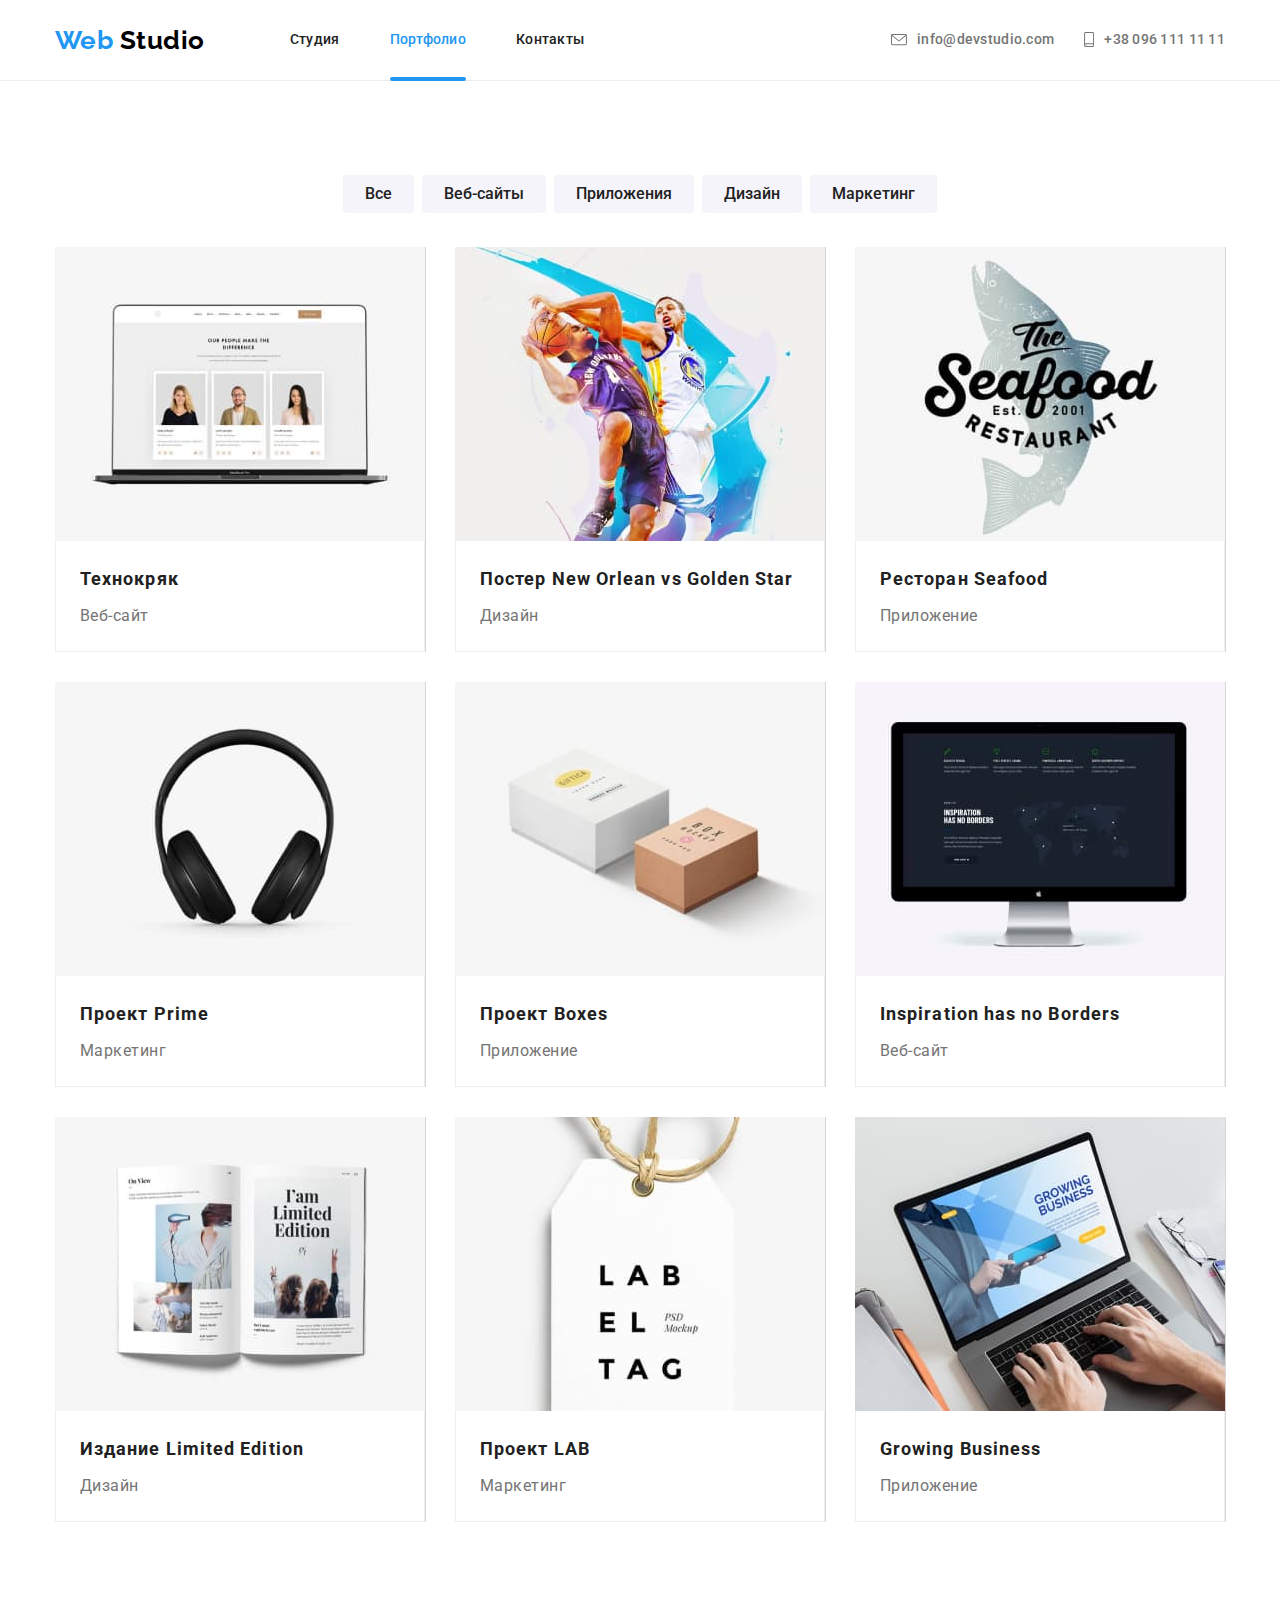
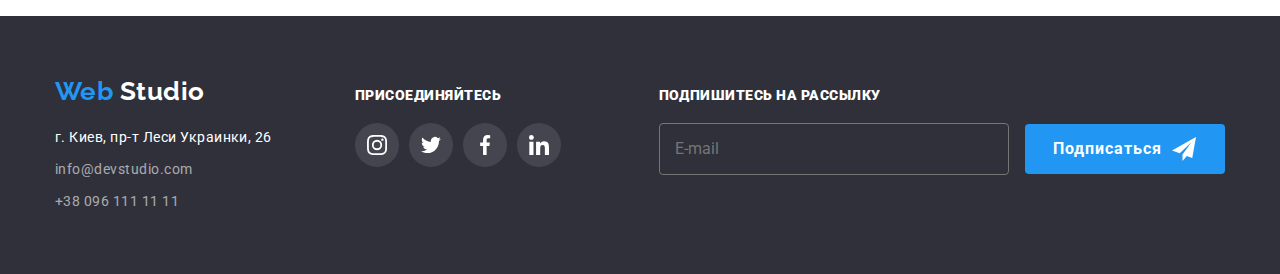
==== portfolio.html @ 0d1b7d7d "Adding files from the homework 5." ====
<!DOCTYPE html>
<html lang="ru">
	<head>
		<meta charset="UTF-8" />
		<meta name="viewport" content="width=device-width, initial-scale=1.0" />
		<title>Portfolio - Web Studio</title>
		<link
			href="https://fonts.googleapis.com/css2?family=Raleway:wght@700&family=Roboto:wght@400;500;700;900&display=swap"
			rel="stylesheet"
		/>
		<link rel="stylesheet" href="./css/normalize.css" />
		<link rel="stylesheet" href="./css/styles.css" />
	</head>
	<body>
		<!-- Header -->
		<header class="header">
			<div class="container header-flexbox">
				<nav class="header-nav">
					<a href="./index.html" lang="en" class="logo no-margin-bottom link">
						Web
						<span class="logo-header">Studio</span>
					</a>

					<ul class="site-nav list">
						<li>
							<a href="./index.html" class="link">Студия</a>
						</li>
						<li><a href="./portfolio.html" class="link current">Портфолио</a></li>
						<li><a href="#" class="link">Контакты</a></li>
					</ul>
				</nav>

				<ul class="contacts list">
					<li class="contacts-item">
						<a href="mailto:info@devstudio.com" target="_blank" rel="noopener noreferrer" class="link">
							<svg class="icon-envelope contacts-icon">
								<use href="./images/icons/sprite.svg#icon-envelope"></use>
							</svg>
							info@devstudio.com
						</a>
					</li>
					<li class="contacts-item">
						<a href="tel:+380961111111" class="link">
							<svg class="icon-smartphone contacts-icon">
								<use href="./images/icons/sprite.svg#icon-smartphone"></use>
							</svg>
							+38 096 111 11 11
						</a>
					</li>
				</ul>
			</div>
		</header>

		<main>
			<section class="section">
				<div class="container">
					<h1 class="visually-hidden">Портфолио</h1>

					<!-- Filter -->
					<ul class="portfolio-filter list">
						<li><button type="button">Все</button></li>
						<li><button type="button">Веб-сайты</button></li>
						<li><button type="button">Приложения</button></li>
						<li><button type="button">Дизайн</button></li>
						<li><button type="button">Маркетинг</button></li>
					</ul>

					<!-- Projects -->
					<ul class="portfolio-projects list">
						<li class="portfolio-card">
							<a href="#" target="_blank" rel="noopener noreferrer" class="link">
								<div class="overlay-box">
									<img src="./images/portfolio/techno.jpg" alt="Сайт на экране ноутбука" width="370" />
									<div class="overlay-project-information">
										<p>
											Технокряк это современная площадка распространения коронавируса. Компании используют эту платформу
											для цифрового шпионажа и атак на защищённые сервера конкурентов.
										</p>
									</div>
								</div>
								<div class="portfolio-project-information">
									<h2>Технокряк</h2>
									<p>Веб-сайт</p>
								</div>
							</a>
						</li>
						<li class="portfolio-card">
							<a href="#" target="_blank" rel="noopener noreferrer" class="link">
								<div class="overlay-box">
									<img
										src="./images/portfolio/new-orleans-vs-golden-star.jpg"
										alt="Постер для баскетбольного матча"
										width="370"
									/>
									<div class="overlay-project-information">
										<p>
											Lorem ipsum dolor sit amet consectetur adipisicing elit. Reiciendis praesentium, culpa expedita et
											dolorem animi? Impedit laboriosam dolor dignissimos numquam id! Quae ut dolorum nam earum
											doloremque pariatur voluptas consectetur.
										</p>
									</div>
								</div>
								<div class="portfolio-project-information">
									<h2>Постер New Orlean vs Golden Star</h2>
									<p>Дизайн</p>
								</div>
							</a>
						</li>
						<li class="portfolio-card">
							<a href="#" target="_blank" rel="noopener noreferrer" class="link">
								<div class="overlay-box">
									<img
										src="./images/portfolio/seafood-restaurant.jpg"
										alt="Логотип ресторана морепродуктов"
										width="370"
									/>
									<div class="overlay-project-information">
										<p>
											Lorem ipsum dolor sit amet consectetur adipisicing elit. Magnam illum eligendi dolores amet qui
											fugit delectus. Eum sequi iusto ad aspernatur labore perspiciatis? Vero vel qui sed, officiis
											totam adipisci!
										</p>
									</div>
								</div>
								<div class="portfolio-project-information">
									<h2>
										Ресторан
										<span lang="en">Seafood</span>
									</h2>
									<p>Приложение</p>
								</div>
							</a>
						</li>
						<li class="portfolio-card">
							<a href="#" target="_blank" rel="noopener noreferrer" class="link">
								<div class="overlay-box">
									<img src="./images/portfolio/prime-project.jpg" alt="Наушники" width="370" />
									<div class="overlay-project-information">
										<p>
											Lorem ipsum dolor sit amet consectetur adipisicing elit. Eveniet voluptatem dolor asperiores,
											incidunt maiores mollitia delectus possimus. Nulla vel veritatis dolores assumenda corrupti odit,
											cum molestiae magnam itaque. At, minus!
										</p>
									</div>
								</div>
								<div class="portfolio-project-information">
									<h2>
										Проект
										<span lang="en">Prime</span>
									</h2>
									<p>Маркетинг</p>
								</div>
							</a>
						</li>
						<li class="portfolio-card">
							<a href="#" target="_blank" rel="noopener noreferrer" class="link">
								<div class="overlay-box">
									<img src="./images/portfolio/boxes-project.jpg" alt="Коробки" width="370" />
									<div class="overlay-project-information">
										<p>
											Lorem ipsum dolor sit amet consectetur adipisicing elit. Eveniet voluptatem dolor asperiores,
											incidunt maiores mollitia delectus possimus. Nulla vel veritatis dolores assumenda corrupti odit,
											cum molestiae magnam itaque. At, minus!
										</p>
									</div>
								</div>
								<div class="portfolio-project-information">
									<h2>
										Проект
										<span lang="en">Boxes</span>
									</h2>
									<p>Приложение</p>
								</div>
							</a>
						</li>
						<li class="portfolio-card">
							<a href="#" target="_blank" rel="noopener noreferrer" class="link">
								<div class="overlay-box">
									<img src="./images/portfolio/desktop.jpg" alt="Монитор ПК" width="370" />
									<div class="overlay-project-information">
										<p>
											Lorem ipsum dolor sit amet consectetur adipisicing elit. Eveniet voluptatem dolor asperiores,
											incidunt maiores mollitia delectus possimus. Nulla vel veritatis dolores assumenda corrupti odit,
											cum molestiae magnam itaque. At, minus!
										</p>
									</div>
								</div>
								<div class="portfolio-project-information">
									<h2 lang="en">Inspiration has no Borders</h2>
									<p>Веб-сайт</p>
								</div>
							</a>
						</li>
						<li class="portfolio-card">
							<a href="#" target="_blank" rel="noopener noreferrer" class="link">
								<div class="overlay-box">
									<img src="./images/portfolio/limited-edition.jpg" alt="Разворот журнала" width="370" />
									<div class="overlay-project-information">
										<p>
											Lorem ipsum dolor sit amet consectetur adipisicing elit. Eveniet voluptatem dolor asperiores,
											incidunt maiores mollitia delectus possimus. Nulla vel veritatis dolores assumenda corrupti odit,
											cum molestiae magnam itaque. At, minus!
										</p>
									</div>
								</div>
								<div class="portfolio-project-information">
									<h2>
										Издание
										<span lang="en">Limited Edition</span>
									</h2>
									<p>Дизайн</p>
								</div>
							</a>
						</li>
						<li class="portfolio-card">
							<a href="#" target="_blank" rel="noopener noreferrer" class="link">
								<div class="overlay-box">
									<img src="./images/portfolio/lab-tag-project.jpg" alt="Этикетка" width="370" />
									<div class="overlay-project-information">
										<p>
											Lorem ipsum dolor sit amet consectetur adipisicing elit. Eveniet voluptatem dolor asperiores,
											incidunt maiores mollitia delectus possimus. Nulla vel veritatis dolores assumenda corrupti odit,
											cum molestiae magnam itaque. At, minus!
										</p>
									</div>
								</div>
								<div class="portfolio-project-information">
									<h2>
										Проект
										<span lang="en">LAB</span>
									</h2>
									<p>Маркетинг</p>
								</div>
							</a>
						</li>
						<li class="portfolio-card">
							<a href="#" target="_blank" rel="noopener noreferrer" class="link">
								<div class="overlay-box">
									<img src="./images/portfolio/laptop.jpg" alt="Ноутбук" width="370" />
									<div class="overlay-project-information">
										<p>
											Lorem ipsum dolor sit amet consectetur adipisicing elit. Eveniet voluptatem dolor asperiores,
											incidunt maiores mollitia delectus possimus. Nulla vel veritatis dolores assumenda corrupti odit,
											cum molestiae magnam itaque. At, minus!
										</p>
									</div>
								</div>
								<div class="portfolio-project-information">
									<h2 lang="en">Growing Business</h2>
									<p>Приложение</p>
								</div>
							</a>
						</li>
					</ul>
				</div>
			</section>
		</main>

		<!-- Footer -->
		<footer class="footer">
			<div class="container footer-flexbox">
				<div class="footer-information footer-flexbox">
					<div class="footer-contacts-block">
						<a href="./index.html" lang="en" class="logo link">
							Web
							<span class="logo-footer">Studio</span>
						</a>
						<address class="address">
							г. Киев, пр-т Леси Украинки, 26
						</address>

						<ul class="contacts-footer list">
							<li>
								<a href="mailto:info@devstudio.com" target="_blank" rel="noopener noreferrer" class="link">
									info@devstudio.com
								</a>
							</li>
							<li><a href="tel:+380961111111" class="link">+38 096 111 11 11</a></li>
						</ul>
					</div>

					<div class="footer-contacts-block">
						<p class="call-to-action"><b>Присоединяйтесь</b></p>
						<ul class="footer-social-links-list list">
							<li class="footer-social-links-item">
								<a href="#" target="_blank" rel="noopener noreferrer">
									<svg class="footer-socials-icon">
										<use href="./images/icons/sprite.svg#icon-instagram"></use>
									</svg>
								</a>
							</li>
							<li class="footer-social-links-item">
								<a href="#" target="_blank" rel="noopener noreferrer">
									<svg class="footer-socials-icon">
										<use href="./images/icons/sprite.svg#icon-twitter"></use>
									</svg>
								</a>
							</li>
							<li class="footer-social-links-item">
								<a href="#" target="_blank" rel="noopener noreferrer">
									<svg class="footer-socials-icon">
										<use href="./images/icons/sprite.svg#icon-facebook"></use>
									</svg>
								</a>
							</li>
							<li class="footer-social-links-item">
								<a href="#" target="_blank" rel="noopener noreferrer">
									<svg class="footer-socials-icon">
										<use href="./images/icons/sprite.svg#icon-linkedin"></use>
									</svg>
								</a>
							</li>
						</ul>
					</div>
				</div>

				<div class="footer-information form">
					<div>
						<p class="call-to-action"><b>Подпишитесь на рассылку</b></p>
						<form>
							<input type="email" placeholder="E-mail" />
							<button class="form-button">
								Подписаться
								<svg class="button-icon">
									<use href="./images/icons/sprite.svg#icon-plane"></use>
								</svg>
							</button>
						</form>
					</div>
				</div>
			</div>
		</footer>
	</body>
</html>
---- css/styles.css ----
/* Basic palette */
:root {
	--primary-title-color: #212121;
	--primary-text-color: #757575;
	--primary-white-color: #ffffff;
	--primary-black-color: #000000;
	--secondary-bg-color: #f5f4fa;
	--footer-bg-color: #2f303a;
	--accent-color: #2196f3;
	--primary-icons-color: #afb1b8;
}

/* Global css properties */
html {
	box-sizing: border-box;
}

*,
*::before,
*::after {
	box-sizing: inherit;
}

body {
	font-family: "Roboto", sans-serif;
	letter-spacing: 0.03em;
}

img {
	display: block;
	max-width: 100%;
	height: auto;
}

/* Rules for reseting properties */
.link {
	text-decoration: none;
}

.list {
	margin: 0;
	padding: 0;
	list-style: none;
}

.container {
	width: 1200px;
	padding-right: 15px;
	padding-left: 15px;
	margin-right: auto;
	margin-left: auto;
}

/* Header */
/* Site navigation */
.header {
	border-bottom: 1px solid #ececec;
}

.header-flexbox {
	display: flex;
	align-items: center;
}

.header-nav {
	display: flex;
	align-items: center;
	margin-right: auto;
}

.site-nav {
	display: flex;
}

.site-nav li:not(:last-child) {
	margin-right: 50px;
}

.site-nav a {
	display: block;
	padding-top: 32px;
	padding-bottom: 32px;

	font-weight: 500;
	font-size: 14px;
	line-height: 1.14;
	letter-spacing: 0.02em;

	color: var(--primary-title-color);

	transition: color 250ms cubic-bezier(0.4, 0, 0.2, 1);
}

.site-nav a:hover,
.site-nav a:focus {
	color: var(--accent-color);
}

.site-nav .current {
	position: relative;

	color: var(--accent-color);
}

.site-nav .current::after {
	content: " ";
	position: absolute;

	bottom: -1px;
	left: 0;

	width: 100%;
	height: 4px;

	background-color: var(--accent-color);
	border-radius: 2px;
}

/* Logo */
.logo {
	display: block;
	margin-right: 85px;
	margin-bottom: 20px;

	font-family: "Raleway", sans-serif;
	font-weight: 700;
	font-size: 26px;
	line-height: 1.19;

	color: var(--accent-color);
}

/* Logo in header */
.logo-header {
	color: var(--primary-black-color);
}

.logo.no-margin-bottom {
	margin-bottom: 0;
}

/* Logo in footer */
.logo-footer {
	color: var(--primary-white-color);
}

/* Contacts in header */
.contacts {
	display: flex;
}

.contacts-item:not(:last-child) {
	margin-right: 30px;
}

.contacts-item a {
	display: inline-flex;
	align-items: center;
	padding-top: 32px;
	padding-bottom: 32px;

	font-weight: 500;
	font-size: 14px;
	line-height: 1.14;
	letter-spacing: 0.02em;

	color: var(--primary-text-color);

	transition: color 250ms cubic-bezier(0.4, 0, 0.2, 1);
}

.contacts-item a:hover,
.contacts-item a:focus {
	color: var(--accent-color);
}

.contacts-icon {
	margin-right: 10px;
	fill: currentColor;
}

.icon-envelope {
	width: 16px;
	height: 12px;
}

.icon-smartphone {
	width: 10px;
	height: 15px;
}

/* Hero section */
.hero-section {
	text-align: center;
}

.overlay {
	height: 600px;
	max-width: 1600px;

	margin-right: auto;
	margin-left: auto;

	background-color: rgba(47, 48, 58, 0.4);
	background-image: linear-gradient(to right, rgba(47, 48, 58, 0.4), rgba(47, 48, 58, 0.4)),
		url("../images/background/hero-bg-image.jpg");
	background-repeat: no-repeat;
	background-position: center;
	background-size: cover;
}

.hero-flexbox {
	display: flex;
	align-items: center;
}

.hero-title {
	margin-top: 0;
	margin-right: auto;
	margin-bottom: 30px;
	margin-left: auto;
	width: 696px;

	font-weight: 900;
	font-size: 44px;
	line-height: 1.36;
	letter-spacing: 0.06em;
	text-transform: uppercase;

	color: var(--primary-white-color);
}

.hero-button {
	display: inline-flex;
	align-items: center;
	min-width: 200px;
	min-height: 50px;

	padding-top: 10px;
	padding-right: 32px;
	padding-bottom: 10px;
	padding-left: 32px;
	border-radius: 4px;

	/* font-family: inherit; */
	font-weight: 700;
	font-size: 16px;
	line-height: 1.87;
	letter-spacing: 0.06em;

	color: var(--primary-white-color);

	background-color: var(--accent-color);
	border: transparent;

	cursor: pointer;

	transition: color 250ms cubic-bezier(0.4, 0, 0.2, 1), background-color 250ms cubic-bezier(0.4, 0, 0.2, 1);
}

.hero-button:hover,
.hero-button:focus {
	color: var(--accent-color);
	background-color: var(--primary-white-color);
}

/* Advantages section */
.section {
	padding-top: 94px;
	padding-bottom: 94px;
}

.visually-hidden {
	position: absolute !important;
	clip: rect(1px 1px 1px 1px);
	/* IE6, IE7 */
	clip: rect(1px, 1px, 1px, 1px);
	padding: 0 !important;
	border: 0 !important;
	height: 1px !important;
	width: 1px !important;
	overflow: hidden;
}

.advantages {
	display: flex;
	flex-wrap: wrap;
}

.advantages-description {
	padding-top: 30px;
}

.advantages-item {
	width: calc((100% - 30px * 3) / 4);
}

.advantages-item:not(:nth-child(4n)) {
	margin-right: 30px;
}

.advantages-icon-place {
	display: flex;
	justify-content: center;
	align-items: center;
	border-radius: 4px;

	width: 270px;
	height: 120px;
	background-color: var(--secondary-bg-color);
}
.advantages-icon {
	width: 70px;
	height: 70px;
}

.advantages h3 {
	margin-top: 0;
	margin-bottom: 10px;

	font-weight: 700;
	font-size: 14px;
	line-height: 1.14;
	text-transform: uppercase;

	color: var(--primary-title-color);
}

.advantages p {
	margin: 0;

	font-weight: 400;
	font-size: 14px;
	line-height: 1.7;

	color: var(--primary-text-color);
}

/* Title for all sections but Hero */
.section-title {
	margin-top: 0;
	margin-bottom: 50px;

	font-weight: 700;
	font-size: 36px;
	line-height: 1.17;
	text-align: center;

	color: var(--primary-title-color);
}

/* Services section */
.section.no-padding {
	padding-top: 0;
}

.services {
	display: flex;
	flex-wrap: wrap;
}

.services-item {
	position: relative;
	width: calc((100% - 30px * 2) / 3);
}

.services-item:not(:nth-child(3n)) {
	margin-right: 30px;
}

.services h3 {
	position: absolute;
	bottom: 0;
	left: 0;
	right: 0;

	margin: 0;
	padding-top: 27px;
	padding-bottom: 27px;

	font-weight: 700;
	font-size: 14px;
	line-height: 1.14;
	text-transform: uppercase;
	text-align: center;

	color: var(--primary-white-color);
	background-color: rgba(47, 48, 58, 0.8);
}

/* Team section */
.secondary-background {
	background-color: var(--secondary-bg-color);
}

.team {
	display: flex;
	flex-wrap: wrap;
}

.team-card {
	width: calc((100% - 30px * 3) / 4);

	border-radius: 0px 0px 4px 4px;
	background-color: var(--primary-white-color);
	box-shadow: 0px 2px 1px rgba(0, 0, 0, 0.2), 0px 1px 1px rgba(0, 0, 0, 0.14), 0px 1px 3px rgba(0, 0, 0, 0.12);
}

.team-card:not(:nth-child(4n)) {
	margin-right: 30px;
}

.team-member-information {
	padding-top: 30px;
	padding-bottom: 24px;
}

.team h3 {
	margin-top: 0;
	margin-bottom: 10px;

	font-weight: 500;
	font-size: 16px;
	line-height: 1.19;
	text-align: center;

	color: var(--primary-title-color);
}

.team p {
	margin-top: 0;
	margin-bottom: 16px;

	font-weight: 400;
	font-size: 16px;
	line-height: 1.19;
	text-align: center;

	color: var(--primary-text-color);
}

.social-links {
	display: flex;
	justify-content: center;
}

.social-links-item:not(:last-child) {
	margin-right: 10px;
}

.social-links-item a {
	display: flex;
	width: 44px;
	height: 44px;
	border-radius: 50px;

	color: var(--primary-icons-color);
	background-color: transparent;

	justify-content: center;
	align-items: center;

	transition: color 250ms cubic-bezier(0.4, 0, 0.2, 1), background-color 250ms cubic-bezier(0.4, 0, 0.2, 1);
}

.social-links-item a:hover,
.social-links-item a:focus {
	color: var(--primary-white-color);
	background-color: var(--accent-color);
}

.socials-icon {
	height: 20px;
	width: 20px;

	fill: currentColor;
}

/* Clients section */
.clients {
	display: flex;
	flex-wrap: wrap;
}

.clients-item {
	width: calc((100% - 30px * 5) / 6);
}

.clients-item:not(:nth-child(6n)) {
	margin-right: 30px;
}

.clients-item a {
	display: flex;
	align-items: center;
	justify-content: center;
	width: 170px;
	height: 90px;

	color: var(--primary-icons-color);

	border: 1px solid var(--primary-icons-color);
	border-radius: 4px;

	transition: color 250ms cubic-bezier(0.4, 0, 0.2, 1), border-color 250ms cubic-bezier(0.4, 0, 0.2, 1);
}

.clients-item a:hover,
.clients-item a:focus {
	color: var(--accent-color);
	border-color: var(--accent-color);
}

.clients-logo-icon {
	fill: currentColor;
}

/* Footer section */
.footer {
	padding-top: 60px;
	padding-bottom: 60px;

	background-color: var(--footer-bg-color);
}

.footer-flexbox {
	display: flex;
	justify-content: space-between;
	align-items: baseline;
}

/* Footer blocks */
.footer-information {
	width: calc((100% - 30px) / 2);
}

.footer-information:not(:last-child) {
	margin-right: 30px;
}

/* Address and social media */
.footer-contacts-block {
	width: calc((100% - 30px) / 2);
}

.footer-contacts-block:not(:last-child) {
	margin-right: 30px;
}

.address {
	margin-bottom: 8px;

	font-style: normal;
	font-weight: 400;
	font-size: 14px;
	line-height: 1.71;

	color: var(--primary-white-color);
}

.contacts-footer li:not(:last-child) {
	margin-bottom: 8px;
}

.contacts-footer a {
	font-weight: 400;
	font-size: 14px;
	line-height: 1.71;

	color: rgba(255, 255, 255, 0.6);

	transition: color 250ms cubic-bezier(0.4, 0, 0.2, 1);
}

.contacts-footer a:hover,
.contacts-footer a:focus {
	color: var(--accent-color);
}

/* Call to action */
.call-to-action {
	margin-top: 0;
	margin-bottom: 20px;

	font-weight: 700;
	font-size: 14px;
	line-height: 1.14;
	text-transform: uppercase;

	color: var(--primary-white-color);
}

.footer-social-links-list {
	display: flex;
}

.footer-social-links-item:not(:last-child) {
	margin-right: 10px;
}

.footer-social-links-item a {
	display: flex;
	justify-content: center;
	align-items: center;

	width: 44px;
	height: 44px;
	border-radius: 50px;

	color: var(--primary-white-color);
	background-color: rgba(255, 255, 255, 0.1);

	transition: background-color 250ms cubic-bezier(0.4, 0, 0.2, 1);
}

.footer-social-links-item a:hover,
.footer-social-links-item a:focus {
	background-color: var(--accent-color);
}

.footer-socials-icon {
	width: 20px;
	height: 20px;
	fill: currentColor;
}

/* Footer form block */
.form {
	display: flex;
	justify-content: flex-end;
}

/* Portfolio page */
/* Filter */
.portfolio-filter {
	display: flex;
	justify-content: center;
	margin-bottom: 34px;
}

.portfolio-filter li:not(:last-child) {
	margin-right: 8px;
}

.portfolio-filter button {
	padding-top: 6px;
	padding-right: 22px;
	padding-bottom: 6px;
	padding-left: 22px;
	border: transparent;
	border-radius: 4px;

	/* font-family: inherit; */
	font-weight: 500;
	font-size: 16px;
	line-height: 1.62;

	color: var(--primary-title-color);
	background-color: var(--secondary-bg-color);
	box-shadow: 0px 0px 0px rgba(0, 0, 0, 0.1);

	cursor: pointer;

	transition: color 250ms cubic-bezier(0.4, 0, 0.2, 1), background-color 250ms cubic-bezier(0.4, 0, 0.2, 1),
		box-shadow 250ms cubic-bezier(0.4, 0, 0.2, 1);
}

.portfolio-filter button:hover,
.portfolio-filter button:focus {
	color: var(--primary-white-color);

	background-color: var(--accent-color);
	box-shadow: 0px 3px 1px rgba(0, 0, 0, 0.1), 0px 1px 2px rgba(0, 0, 0, 0.08), 0px 2px 2px rgba(0, 0, 0, 0.12);
}

/* Portfolio projects */
.portfolio-projects {
	display: flex;
	flex-wrap: wrap;
}

.portfolio-card {
	width: calc((100% - 30px * 2) / 3);
	margin-right: 30px;
	margin-bottom: 30px;

	box-shadow: 1px 0px 0px rgba(0, 0, 0, 0.16);
	cursor: pointer;
	transition: box-shadow 250ms cubic-bezier(0.4, 0, 0.2, 1);
}

.portfolio-card:nth-child(3n) {
	margin-right: 0;
}

.portfolio-card:nth-last-child(-n + 3) {
	margin-bottom: 0;
}

.portfolio-card:hover,
.portfolio-card:focus-within {
	box-shadow: 1px 4px 6px rgba(0, 0, 0, 0.16), 0px 4px 4px rgba(0, 0, 0, 0.06), 0px 1px 1px rgba(0, 0, 0, 0.12);
}

.portfolio-project-information {
	padding-top: 20px;
	padding-right: 24px;
	padding-bottom: 20px;
	padding-left: 24px;

	border-right: 1px solid #eeeeee;
	border-bottom: 1px solid #eeeeee;
	border-left: 1px solid #eeeeee;
}

.portfolio-project-information h2 {
	margin-top: 0;
	margin-bottom: 4px;

	font-weight: 700;
	font-size: 18px;
	line-height: 2;
	letter-spacing: 0.06em;

	color: var(--primary-title-color);
}

.portfolio-project-information p {
	margin-top: 0;
	margin-bottom: 0;

	font-weight: 400;
	font-size: 16px;
	line-height: 1.87;

	color: var(--primary-text-color);
}

.overlay-box {
	position: relative;

	overflow: hidden;
}

.overlay-project-information {
	position: absolute;
	top: 0;
	left: 0;

	width: 100%;
	height: 100%;

	display: flex;

	padding: 24px;

	font-weight: 400;
	font-size: 18px;
	line-height: 1.56;
	letter-spacing: 0.03em;

	color: var(--primary-white-color);
	background-color: rgba(33, 150, 243, 0.9);

	opacity: 0;
	transform: translateY(100%);
	transition: transform 250ms cubic-bezier(0.4, 0, 0.2, 1), opacity 250ms cubic-bezier(0.4, 0, 0.2, 1);
}

.portfolio-card a:hover .overlay-project-information,
.portfolio-card a:focus .overlay-project-information {
	transform: translateY(0);
	opacity: 1;
}

.overlay-project-information p {
	margin: 0;
	align-self: center;
}

input[type="email"] {
	min-height: 50px;
	min-width: 350px;

	padding: 15px;
	border: 1px solid;
	border-radius: 4px;
	border-color: var(--primary-text-color);

	margin-right: 12px;

	font-weight: 400;
	font-size: 16px;
	line-height: 1.25;
	color: var(--primary-text-color);

	background-color: transparent;
}

/* input[type="submit"] {
	min-width: 200px;
	min-height: 50px;

	padding-top: 10px;
	padding-right: 32px;
	padding-bottom: 10px;
	padding-left: 32px;
	border: transparent;
	border-radius: 4px;

	font-weight: 700;
	font-size: 16px;
	line-height: 1.87;
	letter-spacing: 0.06em;

	color: var(--primary-white-color);

	background-color: var(--accent-color);
	border: transparent;

	cursor: pointer;
} */

.form-button {
	display: inline-flex;
	text-align: center;
	align-items: center;
	min-width: 200px;
	min-height: 50px;

	padding-top: 10px;
	padding-right: 28px;
	padding-bottom: 10px;
	padding-left: 28px;
	border-radius: 4px;

	/* font-family: inherit; */
	font-weight: 700;
	font-size: 16px;
	line-height: 1.87;
	letter-spacing: 0.06em;

	color: var(--primary-white-color);

	background-color: var(--accent-color);
	border: transparent;

	cursor: pointer;
}

.button-icon {
	margin-left: 10px;
	width: 24px;
	height: 24px;

	fill: currentColor;
}

.modal-backdrop {
	position: fixed;

	top: 0;
	left: 0;

	width: 100%;
	height: 100%;

	background: rgba(0, 0, 0, 0.2);

	opacity: 1;
	transition: opacity 250ms cubic-bezier(0.4, 0, 0.2, 1);
}

.modal-backdrop.is-hidden {
	opacity: 0;
	pointer-events: none;
}

.modal {
	position: absolute;

	top: 50%;
	left: 50%;

	width: 528px;
	height: 581px;

	background-color: var(--primary-white-color);
	box-shadow: 0px 1px 3px rgba(0, 0, 0, 0.12), 0px 1px 1px rgba(0, 0, 0, 0.14), 0px 2px 1px rgba(0, 0, 0, 0.2);
	border-radius: 4px;

	transform: translate(-50%, -50%) scale(1);
	transition: transform 250ms cubic-bezier(0.4, 0, 0.2, 1);
}

.modal-backdrop.is-hidden .modal {
	transform: translate(-50%, -50%) scale(0.9);
}

.close-button {
	position: absolute;
	top: 8px;
	right: 8px;

	width: 30px;
	height: 30px;

	background-color: var(--primary-white-color);
	border: 1px solid rgba(0, 0, 0, 0.1);
	border-radius: 50px;

	cursor: pointer;

	outline: 0;

	transition: background-color 250ms cubic-bezier(0.4, 0, 0.2, 1);
}

.close-button:hover,
.close-button:focus,
.close-button:active {
	background-color: var(--secondary-bg-color);
}

.close-button-icon {
	width: 11px;
	height: 11px;
}
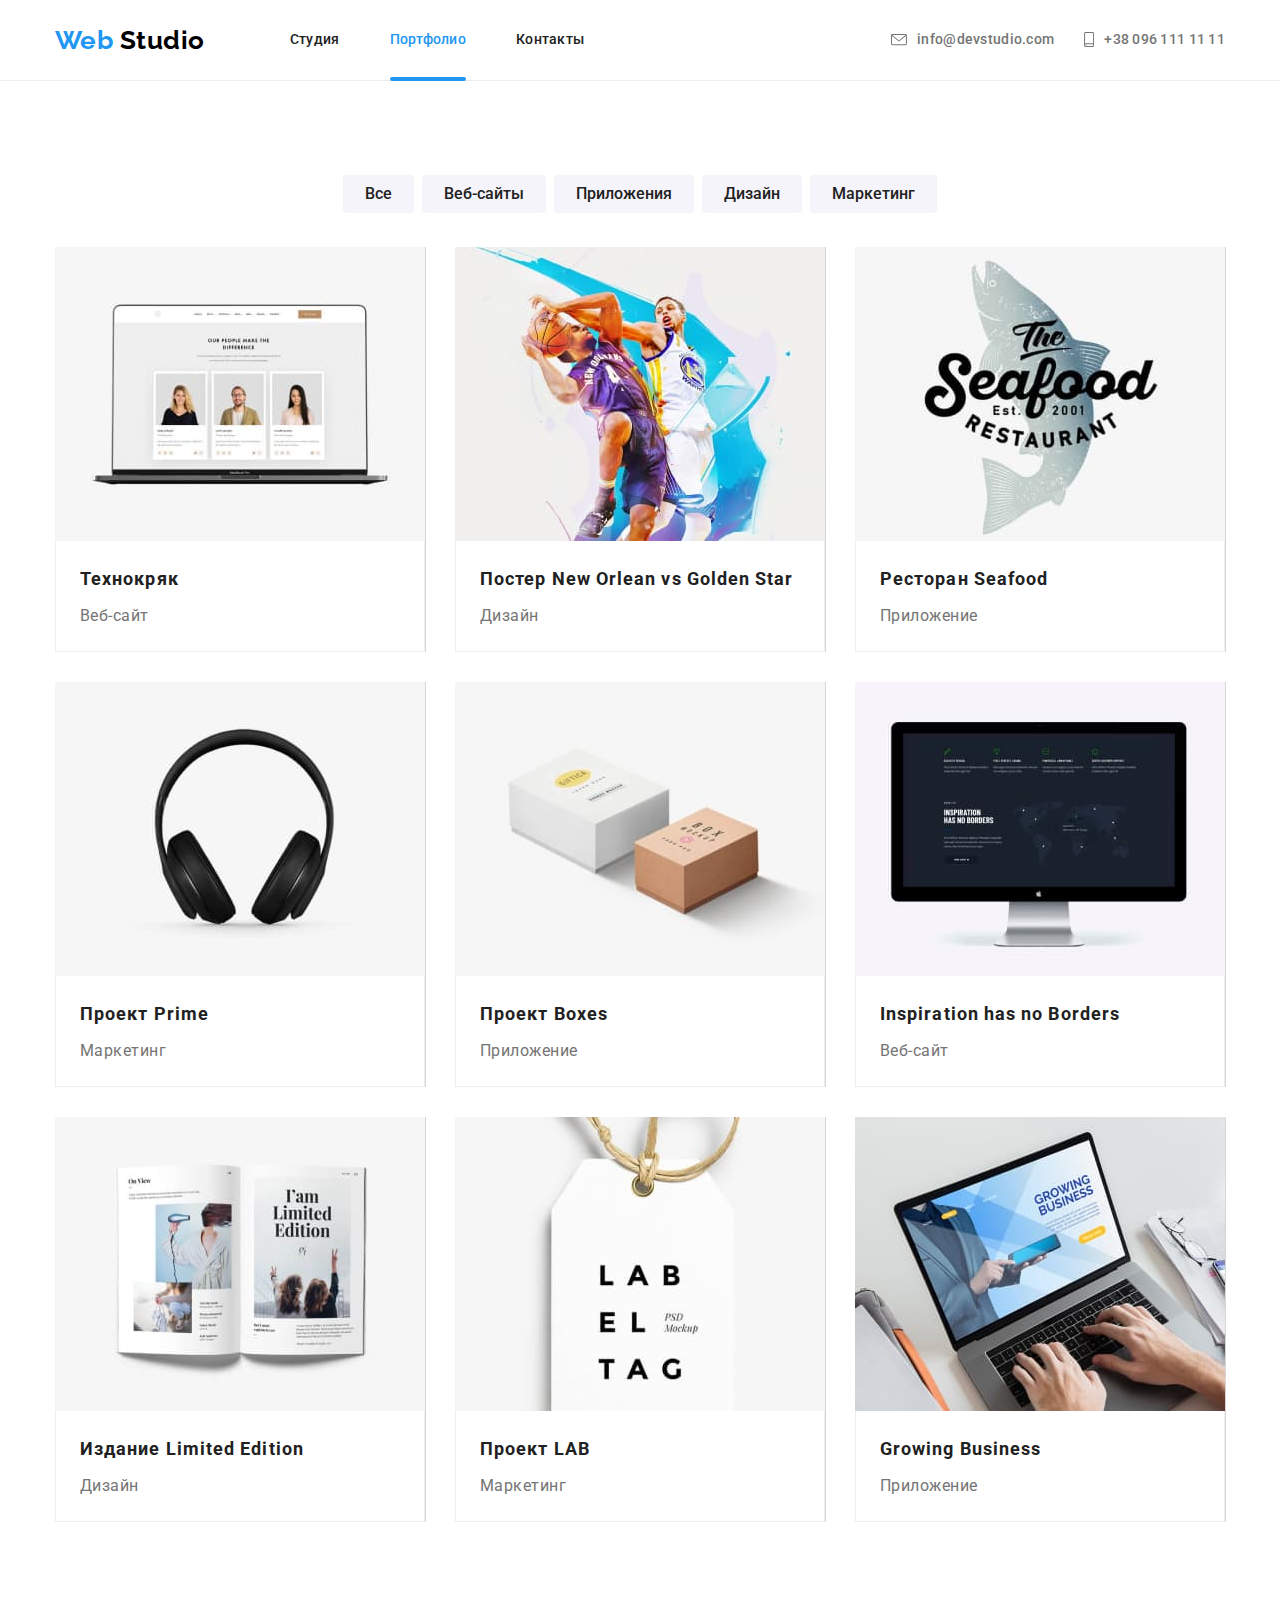
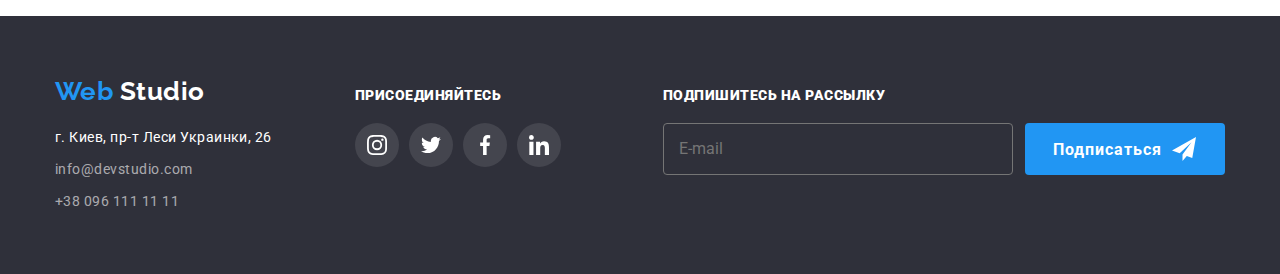
==== commit 033ef3ef: "Adding subscription form to footer." ====
--- a/portfolio.html
+++ b/portfolio.html
@@ -283,28 +283,28 @@
 						<p class="call-to-action"><b>Присоединяйтесь</b></p>
 						<ul class="footer-social-links-list list">
 							<li class="footer-social-links-item">
-								<a href="#" target="_blank" rel="noopener noreferrer">
+								<a href="#" target="_blank" rel="noopener noreferrer" aria-label="Ссылка на Instagram">
 									<svg class="footer-socials-icon">
 										<use href="./images/icons/sprite.svg#icon-instagram"></use>
 									</svg>
 								</a>
 							</li>
 							<li class="footer-social-links-item">
-								<a href="#" target="_blank" rel="noopener noreferrer">
+								<a href="#" target="_blank" rel="noopener noreferrer" aria-label="Ссылка на Twitter">
 									<svg class="footer-socials-icon">
 										<use href="./images/icons/sprite.svg#icon-twitter"></use>
 									</svg>
 								</a>
 							</li>
 							<li class="footer-social-links-item">
-								<a href="#" target="_blank" rel="noopener noreferrer">
+								<a href="#" target="_blank" rel="noopener noreferrer" aria-label="Ссылка на Facebook">
 									<svg class="footer-socials-icon">
 										<use href="./images/icons/sprite.svg#icon-facebook"></use>
 									</svg>
 								</a>
 							</li>
 							<li class="footer-social-links-item">
-								<a href="#" target="_blank" rel="noopener noreferrer">
+								<a href="#" target="_blank" rel="noopener noreferrer" aria-label="Ссылка на LinkedIn">
 									<svg class="footer-socials-icon">
 										<use href="./images/icons/sprite.svg#icon-linkedin"></use>
 									</svg>
@@ -314,12 +314,13 @@
 					</div>
 				</div>
 
+				<!-- Subscription Form -->
 				<div class="footer-information form">
 					<div>
 						<p class="call-to-action"><b>Подпишитесь на рассылку</b></p>
-						<form>
-							<input type="email" placeholder="E-mail" />
-							<button class="form-button">
+						<form class="subscribe-form">
+							<input class="footer-email-input" type="email" name="email" placeholder="E-mail" />
+							<button type="submit" class="form-button">
 								Подписаться
 								<svg class="button-icon">
 									<use href="./images/icons/sprite.svg#icon-plane"></use>
--- a/css/styles.css
+++ b/css/styles.css
@@ -778,8 +778,14 @@
 	align-self: center;
 }
 
-input[type="email"] {
-	min-height: 50px;
+/* Form in footer */
+.subscribe-form {
+	display: flex;
+}
+
+.footer-email-input {
+	display: block;
+
 	min-width: 350px;
 
 	padding: 15px;
@@ -792,34 +798,17 @@
 	font-weight: 400;
 	font-size: 16px;
 	line-height: 1.25;
+	color: var(--primary-white-color);
+
+	background-color: transparent;
+}
+
+.footer-email-input::placeholder {
+	font-weight: 400;
+	font-size: 16px;
+	line-height: 1.25;
 	color: var(--primary-text-color);
-
-	background-color: transparent;
-}
-
-/* input[type="submit"] {
-	min-width: 200px;
-	min-height: 50px;
-
-	padding-top: 10px;
-	padding-right: 32px;
-	padding-bottom: 10px;
-	padding-left: 32px;
-	border: transparent;
-	border-radius: 4px;
-
-	font-weight: 700;
-	font-size: 16px;
-	line-height: 1.87;
-	letter-spacing: 0.06em;
-
-	color: var(--primary-white-color);
-
-	background-color: var(--accent-color);
-	border: transparent;
-
-	cursor: pointer;
-} */
+}
 
 .form-button {
 	display: inline-flex;
@@ -828,13 +817,9 @@
 	min-width: 200px;
 	min-height: 50px;
 
-	padding-top: 10px;
-	padding-right: 28px;
-	padding-bottom: 10px;
-	padding-left: 28px;
+	padding: 10px 28px;
 	border-radius: 4px;
 
-	/* font-family: inherit; */
 	font-weight: 700;
 	font-size: 16px;
 	line-height: 1.87;
@@ -846,6 +831,8 @@
 	border: transparent;
 
 	cursor: pointer;
+
+	transition: color 250ms cubic-bezier(0.4, 0, 0.2, 1), background-color 250ms cubic-bezier(0.4, 0, 0.2, 1);
 }
 
 .button-icon {
@@ -856,6 +843,14 @@
 	fill: currentColor;
 }
 
+.form-button:hover,
+.form-button:focus {
+	color: var(--accent-color);
+	background-color: var(--primary-white-color);
+}
+
+/* Modal */
+
 .modal-backdrop {
 	position: fixed;
 
@@ -884,6 +879,7 @@
 
 	width: 528px;
 	height: 581px;
+	padding: 40px;
 
 	background-color: var(--primary-white-color);
 	box-shadow: 0px 1px 3px rgba(0, 0, 0, 0.12), 0px 1px 1px rgba(0, 0, 0, 0.14), 0px 2px 1px rgba(0, 0, 0, 0.2);
@@ -895,6 +891,35 @@
 
 .modal-backdrop.is-hidden .modal {
 	transform: translate(-50%, -50%) scale(0.9);
+}
+
+.modal-title {
+	margin: 0;
+	margin-bottom: 12px;
+
+	font-weight: bold;
+	font-size: 20px;
+	line-height: 1.15;
+
+	text-align: center;
+	letter-spacing: 0.03em;
+
+	color: var(--primary-title-color);
+}
+
+.modal-form-item {
+	display: block;
+	margin-bottom: 10px;
+}
+
+.label-title {
+	display: block;
+	margin-bottom: 4px;
+}
+.modal-form-field {
+	display: block;
+	width: 100%;
+	height: 40px;
 }
 
 .close-button {
@@ -911,7 +936,7 @@
 
 	cursor: pointer;
 
-	outline: 0;
+	outline: var(--accent-color);
 
 	transition: background-color 250ms cubic-bezier(0.4, 0, 0.2, 1);
 }
